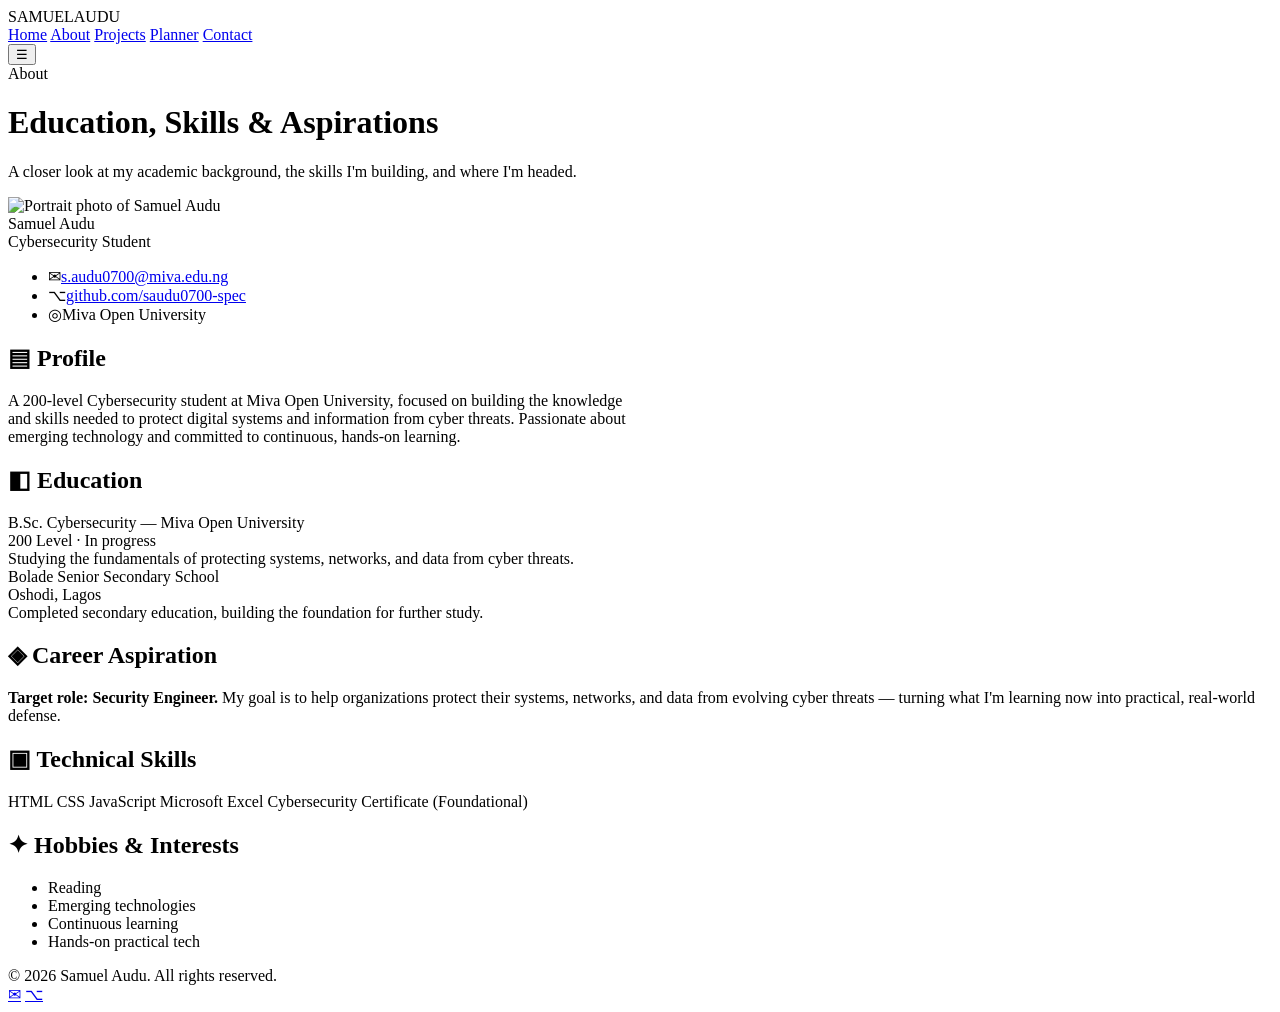
==== about.html @ f0db930a "Create about.html" ====
<!DOCTYPE html>
<html lang="en">
<head>
<meta charset="UTF-8">
<meta name="viewport" content="width=device-width, initial-scale=1.0">
<title>Samuel Audu | About</title>
<meta name="description" content="About Samuel Audu — education, aspirations, technical skills and interests.">
<link rel="stylesheet" href="style.css">
</head>
<body>

<nav class="navbar">
  <div class="navbar__brand">SAMUEL<span>AUDU</span></div>
  <div class="navbar__links" id="navLinks">
    <a href="index.html">Home</a>
    <a href="about.html" class="active">About</a>
    <a href="projects.html">Projects</a>
    <a href="planner.html">Planner</a>
    <a href="contact.html">Contact</a>
  </div>
  <button class="nav-toggle" id="navToggle" aria-label="Open navigation">☰</button>
</nav>

<div class="page-hero">
  <span class="section-label">About</span>
  <h1>Education, Skills &amp; Aspirations</h1>
  <p>A closer look at my academic background, the skills I'm building, and where I'm headed.</p>
</div>

<div class="page-section">
  <div class="resume-grid">

    <div class="profile-card">
      <div class="profile-card__photo-ring">
        <img src="profile.jpg" alt="Portrait photo of Samuel Audu">
      </div>
      <div class="profile-card__name">Samuel Audu</div>
      <span class="profile-card__role">Cybersecurity Student</span>
      <ul class="profile-card__list">
        <li><span class="icon">✉</span><a href="mailto:s.audu0700@miva.edu.ng" class="val">s.audu0700@miva.edu.ng</a></li>
        <li><span class="icon">⌥</span><a href="https://github.com/saudu0700-spec" target="_blank" rel="noopener" class="val">github.com/saudu0700-spec</a></li>
        <li><span class="icon">◎</span><span class="val">Miva Open University</span></li>
      </ul>
    </div>

    <div>
      <div class="resume-block">
        <h2 class="resume-block__heading"><span class="icon">▤</span> Profile</h2>
        <p style="color:var(--text-muted); max-width:640px;">A 200-level Cybersecurity student at Miva Open University, focused on building the knowledge and skills needed to protect digital systems and information from cyber threats. Passionate about emerging technology and committed to continuous, hands-on learning.</p>
      </div>

      <div class="resume-block">
        <h2 class="resume-block__heading"><span class="icon">◧</span> Education</h2>
        <div class="timeline">
          <div class="timeline-item">
            <div class="timeline-item__title">B.Sc. Cybersecurity — Miva Open University</div>
            <div class="timeline-item__meta">200 Level · In progress</div>
            <div class="timeline-item__desc">Studying the fundamentals of protecting systems, networks, and data from cyber threats.</div>
          </div>
          <div class="timeline-item">
            <div class="timeline-item__title">Bolade Senior Secondary School</div>
            <div class="timeline-item__meta">Oshodi, Lagos</div>
            <div class="timeline-item__desc">Completed secondary education, building the foundation for further study.</div>
          </div>
        </div>
      </div>

      <div class="resume-block">
        <h2 class="resume-block__heading"><span class="icon">◈</span> Career Aspiration</h2>
        <div class="mission-card">
          <p><strong style="color:var(--text);">Target role: Security Engineer.</strong> My goal is to help organizations protect their systems, networks, and data from evolving cyber threats — turning what I'm learning now into practical, real-world defense.</p>
        </div>
      </div>

      <div class="resume-block">
        <h2 class="resume-block__heading"><span class="icon">▣</span> Technical Skills</h2>
        <div class="badge-row">
          <span class="badge"><span class="badge__dot"></span> HTML</span>
          <span class="badge"><span class="badge__dot"></span> CSS</span>
          <span class="badge"><span class="badge__dot"></span> JavaScript</span>
          <span class="badge"><span class="badge__dot"></span> Microsoft Excel</span>
          <span class="badge"><span class="badge__dot"></span> Cybersecurity Certificate (Foundational)</span>
        </div>
      </div>

      <div class="resume-block">
        <h2 class="resume-block__heading"><span class="icon">✦</span> Hobbies &amp; Interests</h2>
        <ul class="tag-list">
          <li>Reading</li>
          <li>Emerging technologies</li>
          <li>Continuous learning</li>
          <li>Hands-on practical tech</li>
        </ul>
      </div>
    </div>

  </div>
</div>

<footer class="site-footer">
  <span>© 2026 Samuel Audu. All rights reserved.</span>
  <div class="footer-socials">
    <a href="mailto:s.audu0700@miva.edu.ng" aria-label="Email">✉</a>
    <a href="https://github.com/saudu0700-spec" target="_blank" rel="noopener" aria-label="GitHub">⌥</a>
  </div>
</footer>

<script src="script.js"></script>
</body>
</html>
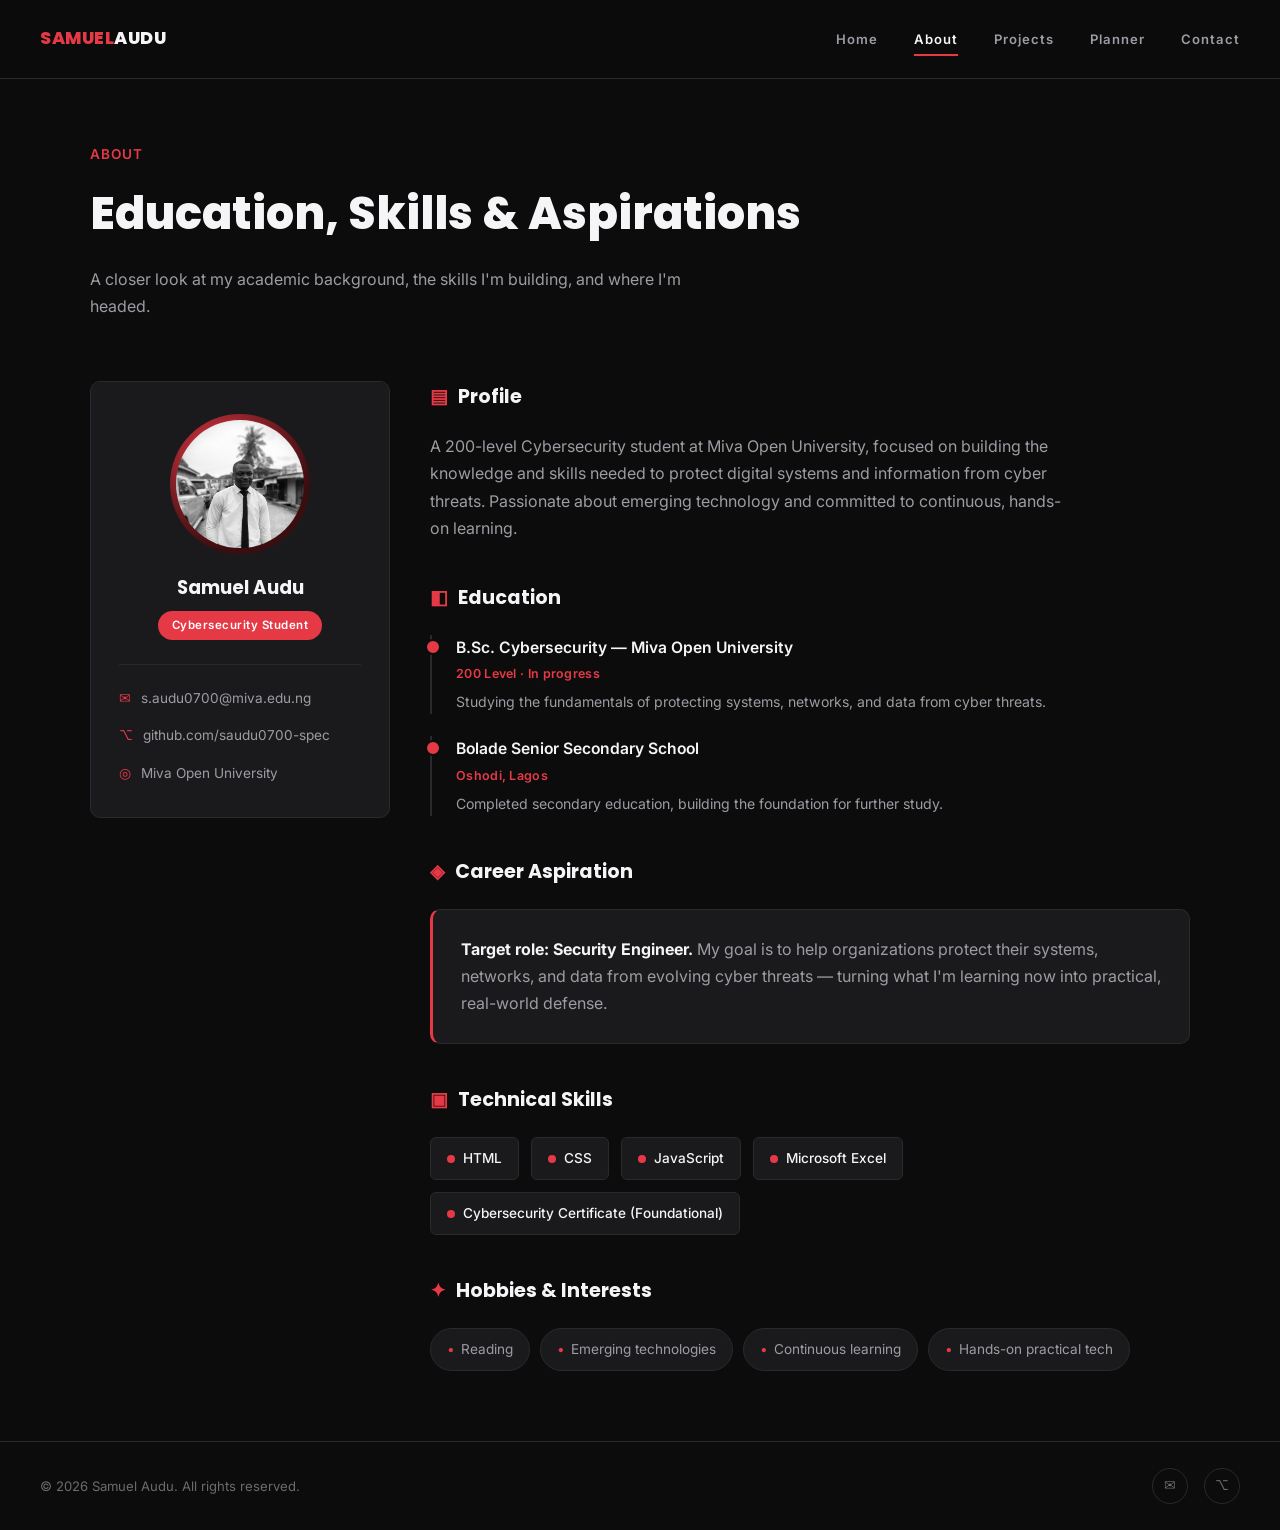
==== commit e23f7fec: "Update about.html" ====
--- a/about.html
+++ b/about.html
@@ -32,7 +32,7 @@
 
     <div class="profile-card">
       <div class="profile-card__photo-ring">
-        <img src="profile.jpg" alt="Portrait photo of Samuel Audu">
+        <img src="media/sam.jpeg" alt="Portrait photo of Samuel Audu">
       </div>
       <div class="profile-card__name">Samuel Audu</div>
       <span class="profile-card__role">Cybersecurity Student</span>
--- a/style.css
+++ b/style.css
@@ -0,0 +1,743 @@
+/* =========================================================
+   Samuel Audu — Academic Portfolio (Red/Black theme)
+   ========================================================= */
+
+@import url('https://fonts.googleapis.com/css2?family=Poppins:wght@400;500;600;700;800&family=Inter:wght@400;500;600&display=swap');
+
+:root {
+  --bg:        #0c0c0d;
+  --bg-alt:    #131315;
+  --card:      #1a1a1d;
+  --card-alt:  #202024;
+  --border:    #2a2a2e;
+
+  --red:       #e63946;
+  --red-dark:  #a8222c;
+  --red-glow:  rgba(230, 57, 70, 0.35);
+
+  --text:      #f5f5f7;
+  --text-muted: #9c9ca3;
+  --text-dim:   #6b6b70;
+
+  --font-heading: 'Poppins', sans-serif;
+  --font-body:    'Inter', sans-serif;
+  --radius: 10px;
+}
+
+* { box-sizing: border-box; margin: 0; padding: 0; }
+
+body {
+  background: var(--bg);
+  color: var(--text);
+  font-family: var(--font-body);
+  line-height: 1.7;
+}
+
+a { text-decoration: none; color: inherit; }
+ul { list-style: none; }
+img { max-width: 100%; display: block; }
+button { font-family: inherit; cursor: pointer; }
+
+@media (prefers-reduced-motion: reduce) {
+  * { animation-duration: 0.01ms !important; transition-duration: 0.01ms !important; }
+}
+a:focus-visible, button:focus-visible { outline: 2px solid var(--red); outline-offset: 3px; }
+
+.container { max-width: 1180px; margin: 0 auto; padding: 0 40px; }
+
+/* ---------------------------------------------------------
+   Navbar
+   --------------------------------------------------------- */
+.navbar {
+  display: flex;
+  align-items: center;
+  justify-content: space-between;
+  padding: 24px 40px;
+  position: sticky;
+  top: 0;
+  background: rgba(12,12,13,0.9);
+  backdrop-filter: blur(8px);
+  z-index: 100;
+  border-bottom: 1px solid var(--border);
+}
+.navbar__brand {
+  font-family: var(--font-heading);
+  font-weight: 800;
+  font-size: 1.1rem;
+  color: var(--red);
+  letter-spacing: 0.5px;
+}
+.navbar__brand span { color: var(--text); }
+.navbar__links {
+  display: flex;
+  gap: 36px;
+}
+.navbar__links a {
+  font-size: 0.82rem;
+  font-weight: 600;
+  letter-spacing: 1px;
+  color: var(--text-muted);
+  transition: color 0.2s ease;
+  position: relative;
+}
+.navbar__links a::after {
+  content: "";
+  position: absolute;
+  left: 0; bottom: -6px;
+  width: 0; height: 2px;
+  background: var(--red);
+  transition: width 0.2s ease;
+}
+.navbar__links a:hover,
+.navbar__links a.active { color: var(--text); }
+.navbar__links a:hover::after,
+.navbar__links a.active::after { width: 100%; }
+
+.nav-toggle {
+  display: none;
+  background: none;
+  border: 1px solid var(--border);
+  color: var(--text);
+  width: 38px; height: 38px;
+  border-radius: 6px;
+  font-size: 1.1rem;
+}
+
+/* ---------------------------------------------------------
+   Hero
+   --------------------------------------------------------- */
+.hero {
+  display: grid;
+  grid-template-columns: 1.1fr 0.9fr;
+  align-items: center;
+  gap: 40px;
+  padding: 90px 40px;
+  max-width: 1180px;
+  margin: 0 auto;
+}
+.hero__eyebrow {
+  color: var(--red);
+  font-size: 0.95rem;
+  font-weight: 500;
+  margin-bottom: 14px;
+}
+.hero__name {
+  font-family: var(--font-heading);
+  font-size: clamp(2.4rem, 5vw, 3.6rem);
+  font-weight: 800;
+  letter-spacing: 0.5px;
+  line-height: 1.1;
+  margin-bottom: 18px;
+}
+.hero__tagline {
+  color: var(--text-muted);
+  max-width: 460px;
+  margin-bottom: 30px;
+}
+.hero__photo-frame {
+  background: radial-gradient(circle at 30% 20%, var(--red) 0%, #3a0d10 55%, #0c0c0d 100%);
+  border-radius: var(--radius);
+  padding: 18px;
+  box-shadow: 0 30px 60px rgba(0,0,0,0.5);
+}
+.hero__photo-frame img {
+  border-radius: 6px;
+  filter: grayscale(15%);
+  aspect-ratio: 4/5;
+  object-fit: cover;
+  width: 100%;
+}
+
+/* ---------------------------------------------------------
+   Buttons
+   --------------------------------------------------------- */
+.btn {
+  display: inline-flex;
+  align-items: center;
+  gap: 8px;
+  padding: 13px 28px;
+  border-radius: 6px;
+  font-weight: 600;
+  font-size: 0.88rem;
+  border: 1px solid transparent;
+  transition: transform 0.15s ease, box-shadow 0.15s ease, background 0.15s ease;
+}
+.btn-primary {
+  background: var(--red);
+  color: #fff;
+}
+.btn-primary:hover { transform: translateY(-2px); box-shadow: 0 10px 24px var(--red-glow); background: var(--red-dark); }
+.btn-outline {
+  border-color: var(--border);
+  color: var(--text);
+  background: transparent;
+}
+.btn-outline:hover { border-color: var(--red); color: var(--red); }
+
+/* ---------------------------------------------------------
+   About / Who Am I
+   --------------------------------------------------------- */
+.about-section {
+  display: grid;
+  grid-template-columns: 0.8fr 1.2fr;
+  gap: 56px;
+  align-items: center;
+  padding: 60px 40px;
+  max-width: 1180px;
+  margin: 0 auto;
+}
+.about-section__photo {
+  background: radial-gradient(circle at 70% 30%, var(--red) 0%, #3a0d10 55%, #0c0c0d 100%);
+  border-radius: var(--radius);
+  padding: 16px;
+}
+.about-section__photo img {
+  border-radius: 6px;
+  aspect-ratio: 4/5;
+  object-fit: cover;
+  width: 100%;
+}
+.section-label {
+  color: var(--red);
+  font-weight: 600;
+  font-size: 0.85rem;
+  letter-spacing: 1px;
+  text-transform: uppercase;
+  margin-bottom: 10px;
+  display: block;
+}
+.section-title {
+  font-family: var(--font-heading);
+  font-size: 2rem;
+  font-weight: 700;
+  margin-bottom: 20px;
+}
+.about-section__text {
+  color: var(--text-muted);
+  margin-bottom: 26px;
+  max-width: 620px;
+}
+
+.badge-row {
+  display: flex;
+  flex-wrap: wrap;
+  gap: 12px;
+  margin-bottom: 30px;
+}
+.badge {
+  display: inline-flex;
+  align-items: center;
+  gap: 8px;
+  background: var(--card);
+  border: 1px solid var(--border);
+  padding: 9px 16px;
+  border-radius: 6px;
+  font-size: 0.85rem;
+  font-weight: 500;
+}
+.badge__dot { width: 8px; height: 8px; border-radius: 50%; background: var(--red); }
+
+/* ---------------------------------------------------------
+   Services / focus areas grid
+   --------------------------------------------------------- */
+.services-section {
+  padding: 70px 40px;
+  max-width: 1180px;
+  margin: 0 auto;
+  text-align: center;
+}
+.services-section .section-label,
+.services-section .section-title { display: block; }
+.services-section .section-title { margin-bottom: 46px; }
+
+.services-grid {
+  display: grid;
+  grid-template-columns: repeat(auto-fit, minmax(240px, 1fr));
+  gap: 24px;
+  text-align: left;
+}
+.service-card {
+  background: var(--card);
+  border: 1px solid var(--border);
+  border-radius: var(--radius);
+  padding: 30px 26px;
+  transition: transform 0.2s ease, border-color 0.2s ease;
+}
+.service-card:hover { transform: translateY(-6px); border-color: var(--red); }
+.service-card__icon {
+  width: 44px; height: 44px;
+  border-radius: 8px;
+  background: var(--red);
+  color: #fff;
+  display: flex; align-items: center; justify-content: center;
+  font-size: 1.15rem;
+  margin-bottom: 18px;
+}
+.service-card h3 {
+  font-family: var(--font-heading);
+  font-size: 1.05rem;
+  margin-bottom: 10px;
+}
+.service-card p {
+  color: var(--text-muted);
+  font-size: 0.9rem;
+}
+
+/* ---------------------------------------------------------
+   CTA band
+   --------------------------------------------------------- */
+.cta-band {
+  background: var(--bg-alt);
+  border-top: 1px solid var(--border);
+  padding: 70px 40px;
+}
+.cta-inner {
+  max-width: 1180px;
+  margin: 0 auto;
+  display: flex;
+  justify-content: space-between;
+  align-items: center;
+  gap: 30px;
+  flex-wrap: wrap;
+}
+.cta-inner h2 {
+  font-family: var(--font-heading);
+  font-size: clamp(1.6rem, 3vw, 2.2rem);
+  font-weight: 700;
+  max-width: 520px;
+  line-height: 1.3;
+}
+.cta-inner p {
+  color: var(--text-muted);
+  max-width: 480px;
+  margin-top: 10px;
+}
+
+/* ---------------------------------------------------------
+   Footer
+   --------------------------------------------------------- */
+.site-footer {
+  padding: 26px 40px;
+  border-top: 1px solid var(--border);
+  display: flex;
+  justify-content: space-between;
+  align-items: center;
+  flex-wrap: wrap;
+  gap: 12px;
+  color: var(--text-dim);
+  font-size: 0.82rem;
+}
+.footer-socials { display: flex; gap: 16px; }
+.footer-socials a {
+  width: 36px; height: 36px;
+  border-radius: 50%;
+  border: 1px solid var(--border);
+  display: flex; align-items: center; justify-content: center;
+  font-size: 0.85rem;
+  transition: border-color 0.2s ease, color 0.2s ease;
+}
+.footer-socials a:hover { border-color: var(--red); color: var(--red); }
+
+/* ---------------------------------------------------------
+   Page header (inner pages)
+   --------------------------------------------------------- */
+.page-hero {
+  padding: 64px 40px 20px;
+  max-width: 1180px;
+  margin: 0 auto;
+}
+.page-hero h1 {
+  font-family: var(--font-heading);
+  font-size: clamp(2rem, 4vw, 2.8rem);
+  font-weight: 800;
+  margin-bottom: 14px;
+}
+.page-hero p {
+  color: var(--text-muted);
+  max-width: 620px;
+}
+
+.page-section {
+  padding: 40px 40px 70px;
+  max-width: 1180px;
+  margin: 0 auto;
+}
+.page-section + .page-section { padding-top: 0; }
+
+/* ---------------------------------------------------------
+   Resume / profile layout (about.html)
+   --------------------------------------------------------- */
+.resume-grid {
+  display: grid;
+  grid-template-columns: 300px 1fr;
+  gap: 40px;
+  align-items: start;
+}
+.profile-card {
+  background: var(--card);
+  border: 1px solid var(--border);
+  border-radius: var(--radius);
+  padding: 32px 28px;
+  text-align: center;
+  position: sticky;
+  top: 100px;
+}
+.profile-card__photo-ring {
+  width: 140px;
+  height: 140px;
+  border-radius: 50%;
+  margin: 0 auto 18px;
+  background: radial-gradient(circle at 35% 30%, var(--red), #3a0d10 70%);
+  padding: 6px;
+}
+.profile-card__photo-ring img {
+  width: 100%;
+  height: 100%;
+  border-radius: 50%;
+  object-fit: cover;
+}
+.profile-card__name {
+  font-family: var(--font-heading);
+  font-size: 1.15rem;
+  font-weight: 700;
+}
+.profile-card__role {
+  display: inline-block;
+  margin-top: 8px;
+  background: var(--red);
+  color: #fff;
+  font-size: 0.72rem;
+  font-weight: 600;
+  letter-spacing: 0.5px;
+  padding: 5px 14px;
+  border-radius: 999px;
+}
+.profile-card__list {
+  text-align: left;
+  margin-top: 24px;
+  padding-top: 22px;
+  border-top: 1px solid var(--border);
+  display: flex;
+  flex-direction: column;
+  gap: 14px;
+}
+.profile-card__list li {
+  display: flex;
+  gap: 10px;
+  font-size: 0.85rem;
+  align-items: flex-start;
+}
+.profile-card__list .icon { color: var(--red); flex-shrink: 0; }
+.profile-card__list a:hover { color: var(--red); }
+.profile-card__list .val { color: var(--text-muted); word-break: break-word; }
+
+.resume-block { margin-bottom: 40px; }
+.resume-block:last-child { margin-bottom: 0; }
+.resume-block__heading {
+  display: flex;
+  align-items: center;
+  gap: 10px;
+  font-family: var(--font-heading);
+  font-size: 1.2rem;
+  font-weight: 700;
+  color: var(--text);
+  margin-bottom: 20px;
+}
+.resume-block__heading .icon { color: var(--red); }
+
+.timeline { display: flex; flex-direction: column; gap: 22px; }
+.timeline-item {
+  position: relative;
+  padding-left: 24px;
+  border-left: 2px solid var(--border);
+}
+.timeline-item::before {
+  content: "";
+  position: absolute;
+  left: -7px; top: 4px;
+  width: 12px; height: 12px;
+  border-radius: 50%;
+  background: var(--red);
+  border: 2px solid var(--bg);
+}
+.timeline-item__title { font-weight: 600; font-size: 0.98rem; }
+.timeline-item__meta {
+  color: var(--red);
+  font-size: 0.78rem;
+  font-weight: 600;
+  margin-top: 2px;
+  letter-spacing: 0.3px;
+}
+.timeline-item__desc { color: var(--text-muted); font-size: 0.88rem; margin-top: 6px; }
+
+/* Aspiration card */
+.mission-card {
+  background: var(--card);
+  border: 1px solid var(--border);
+  border-left: 3px solid var(--red);
+  border-radius: var(--radius);
+  padding: 26px 28px;
+}
+.mission-card p { color: var(--text-muted); }
+
+/* Hobbies tags */
+.tag-list { display: flex; flex-wrap: wrap; gap: 10px; }
+.tag-list li {
+  background: var(--card);
+  border: 1px solid var(--border);
+  padding: 9px 16px;
+  border-radius: 999px;
+  font-size: 0.85rem;
+  color: var(--text-muted);
+}
+.tag-list li::before { content: "•"; color: var(--red); margin-right: 6px; }
+
+/* ---------------------------------------------------------
+   Data table
+   --------------------------------------------------------- */
+.data-table {
+  width: 100%;
+  border-collapse: collapse;
+  background: var(--card);
+  border: 1px solid var(--border);
+  border-radius: var(--radius);
+  overflow: hidden;
+}
+.data-table th, .data-table td { padding: 14px 18px; text-align: left; font-size: 0.9rem; }
+.data-table thead th {
+  background: var(--card-alt);
+  font-size: 0.72rem;
+  letter-spacing: 1px;
+  text-transform: uppercase;
+  color: var(--red);
+  border-bottom: 1px solid var(--border);
+}
+.data-table tbody tr:not(:last-child) td { border-bottom: 1px solid var(--border); }
+.data-table tbody td:first-child { color: var(--text-muted); font-size: 0.8rem; }
+
+/* ---------------------------------------------------------
+   Media panel (index.html multimedia requirement)
+   --------------------------------------------------------- */
+.media-panel {
+  background: var(--card);
+  border: 1px solid var(--border);
+  border-radius: var(--radius);
+  padding: 22px;
+}
+.media-panel video, .media-panel audio { width: 100%; border-radius: 6px; background: #000; }
+.media-note { font-size: 0.78rem; color: var(--text-dim); margin-top: 10px; }
+
+/* ---------------------------------------------------------
+   Projects grid
+   --------------------------------------------------------- */
+.projects-grid {
+  display: grid;
+  grid-template-columns: repeat(auto-fit, minmax(280px, 1fr));
+  gap: 26px;
+}
+.project-card {
+  background: var(--card);
+  border: 1px solid var(--border);
+  border-radius: var(--radius);
+  overflow: hidden;
+  display: flex;
+  flex-direction: column;
+  transition: transform 0.2s ease, border-color 0.2s ease;
+}
+.project-card:hover { transform: translateY(-6px); border-color: var(--red); }
+.project-card__image {
+  height: 150px;
+  background: radial-gradient(circle at 30% 20%, var(--red-glow), transparent 60%), var(--card-alt);
+  display: flex;
+  align-items: center;
+  justify-content: center;
+  color: var(--text-dim);
+  font-size: 0.75rem;
+  letter-spacing: 1px;
+}
+.project-card__body { padding: 22px; display: flex; flex-direction: column; gap: 10px; flex: 1; }
+.project-card__tag {
+  font-size: 0.68rem;
+  color: var(--red);
+  font-weight: 600;
+  letter-spacing: 1px;
+  text-transform: uppercase;
+}
+.project-card__desc { color: var(--text-muted); font-size: 0.9rem; flex: 1; }
+
+/* ---------------------------------------------------------
+   Planner
+   --------------------------------------------------------- */
+.planner-layout { display: grid; grid-template-columns: 340px 1fr; gap: 30px; align-items: start; }
+.task-form {
+  background: var(--card);
+  border: 1px solid var(--border);
+  border-radius: var(--radius);
+  padding: 24px;
+  display: flex;
+  flex-direction: column;
+  gap: 16px;
+}
+.field-label {
+  display: block;
+  font-size: 0.72rem;
+  font-weight: 600;
+  letter-spacing: 1px;
+  text-transform: uppercase;
+  color: var(--text-dim);
+  margin-bottom: 6px;
+}
+input[type="text"], input[type="email"], input[type="tel"], input[type="date"], select, textarea {
+  width: 100%;
+  background: var(--bg-alt);
+  border: 1px solid var(--border);
+  border-radius: 6px;
+  padding: 11px 12px;
+  color: var(--text);
+  font-family: var(--font-body);
+  font-size: 0.92rem;
+  transition: border-color 0.15s ease;
+}
+input:focus, select:focus, textarea:focus { border-color: var(--red); }
+textarea { resize: vertical; min-height: 110px; }
+
+.task-stats {
+  display: flex;
+  gap: 16px;
+  margin-bottom: 18px;
+  font-size: 0.82rem;
+  color: var(--text-muted);
+}
+.task-stats strong { color: var(--red); }
+
+.task-list { display: flex; flex-direction: column; gap: 10px; }
+.task-item {
+  background: var(--card);
+  border: 1px solid var(--border);
+  border-radius: 6px;
+  padding: 14px 16px;
+  display: flex;
+  align-items: center;
+  gap: 12px;
+}
+.task-item.done { opacity: 0.55; }
+.task-item.done .task-item__text { text-decoration: line-through; color: var(--text-dim); }
+.task-item__check {
+  width: 20px; height: 20px;
+  border-radius: 5px;
+  border: 1px solid var(--border);
+  background: transparent;
+  flex-shrink: 0;
+  display: flex; align-items: center; justify-content: center;
+  color: #fff;
+  font-size: 0.8rem;
+}
+.task-item.done .task-item__check { background: var(--red); border-color: var(--red); }
+.task-item__body { flex: 1; min-width: 0; }
+.task-item__text { font-size: 0.94rem; }
+.task-item__meta { font-size: 0.7rem; color: var(--text-dim); margin-top: 2px; }
+.task-item__delete {
+  background: none;
+  border: none;
+  color: var(--text-dim);
+  font-size: 1.1rem;
+  padding: 6px;
+  border-radius: 6px;
+}
+.task-item__delete:hover { color: var(--red); background: var(--red-glow); }
+
+.empty-state {
+  text-align: center;
+  padding: 50px 20px;
+  color: var(--text-dim);
+  font-size: 0.85rem;
+  border: 1px dashed var(--border);
+  border-radius: var(--radius);
+}
+
+.priority-badge {
+  font-size: 0.62rem;
+  font-weight: 700;
+  padding: 3px 8px;
+  border-radius: 4px;
+  text-transform: uppercase;
+  letter-spacing: 0.5px;
+  margin-right: 8px;
+}
+.priority-high { background: rgba(230,57,70,0.18); color: #ff8a91; }
+.priority-medium { background: rgba(255,180,84,0.15); color: #ffb454; }
+.priority-low { background: rgba(94,217,141,0.15); color: #5ed98d; }
+
+/* ---------------------------------------------------------
+   Contact form
+   --------------------------------------------------------- */
+.contact-layout { display: grid; grid-template-columns: 1fr 1fr; gap: 40px; align-items: start; }
+.contact-form {
+  background: var(--card);
+  border: 1px solid var(--border);
+  border-radius: var(--radius);
+  padding: 28px;
+  display: flex;
+  flex-direction: column;
+  gap: 18px;
+}
+.form-group { display: flex; flex-direction: column; }
+.error-msg {
+  font-size: 0.75rem;
+  color: #ff8a91;
+  min-height: 16px;
+  margin-top: 5px;
+}
+.form-group.invalid input, .form-group.invalid textarea { border-color: var(--red); }
+.success-banner {
+  background: rgba(94,217,141,0.1);
+  border: 1px solid #5ed98d;
+  color: #5ed98d;
+  padding: 14px 16px;
+  border-radius: 6px;
+  font-size: 0.88rem;
+  display: none;
+}
+.success-banner.show { display: block; }
+
+.contact-info-card {
+  background: var(--card);
+  border: 1px solid var(--border);
+  border-radius: var(--radius);
+  padding: 28px;
+}
+.contact-info-row {
+  display: flex;
+  gap: 14px;
+  padding: 14px 0;
+  border-bottom: 1px solid var(--border);
+}
+.contact-info-row:last-child { border-bottom: none; }
+.contact-info-row .label { font-size: 0.72rem; color: var(--text-dim); width: 90px; flex-shrink: 0; text-transform: uppercase; font-weight: 600; }
+.contact-info-row .value a:hover { color: var(--red); }
+
+/* ---------------------------------------------------------
+   Responsive
+   --------------------------------------------------------- */
+@media (max-width: 900px) {
+  .hero, .about-section { grid-template-columns: 1fr; }
+  .hero__photo-frame, .about-section__photo { max-width: 340px; }
+  .resume-grid, .planner-layout, .contact-layout { grid-template-columns: 1fr; }
+  .profile-card { position: static; }
+}
+
+@media (max-width: 720px) {
+  .navbar__links { display: none; }
+  .nav-toggle { display: flex; align-items: center; justify-content: center; }
+  .navbar__links.open {
+    display: flex;
+    flex-direction: column;
+    position: absolute;
+    top: 70px; left: 0; right: 0;
+    background: var(--bg);
+    padding: 20px 40px;
+    border-bottom: 1px solid var(--border);
+    gap: 18px;
+  }
+  .cta-inner { flex-direction: column; align-items: flex-start; }
+}
